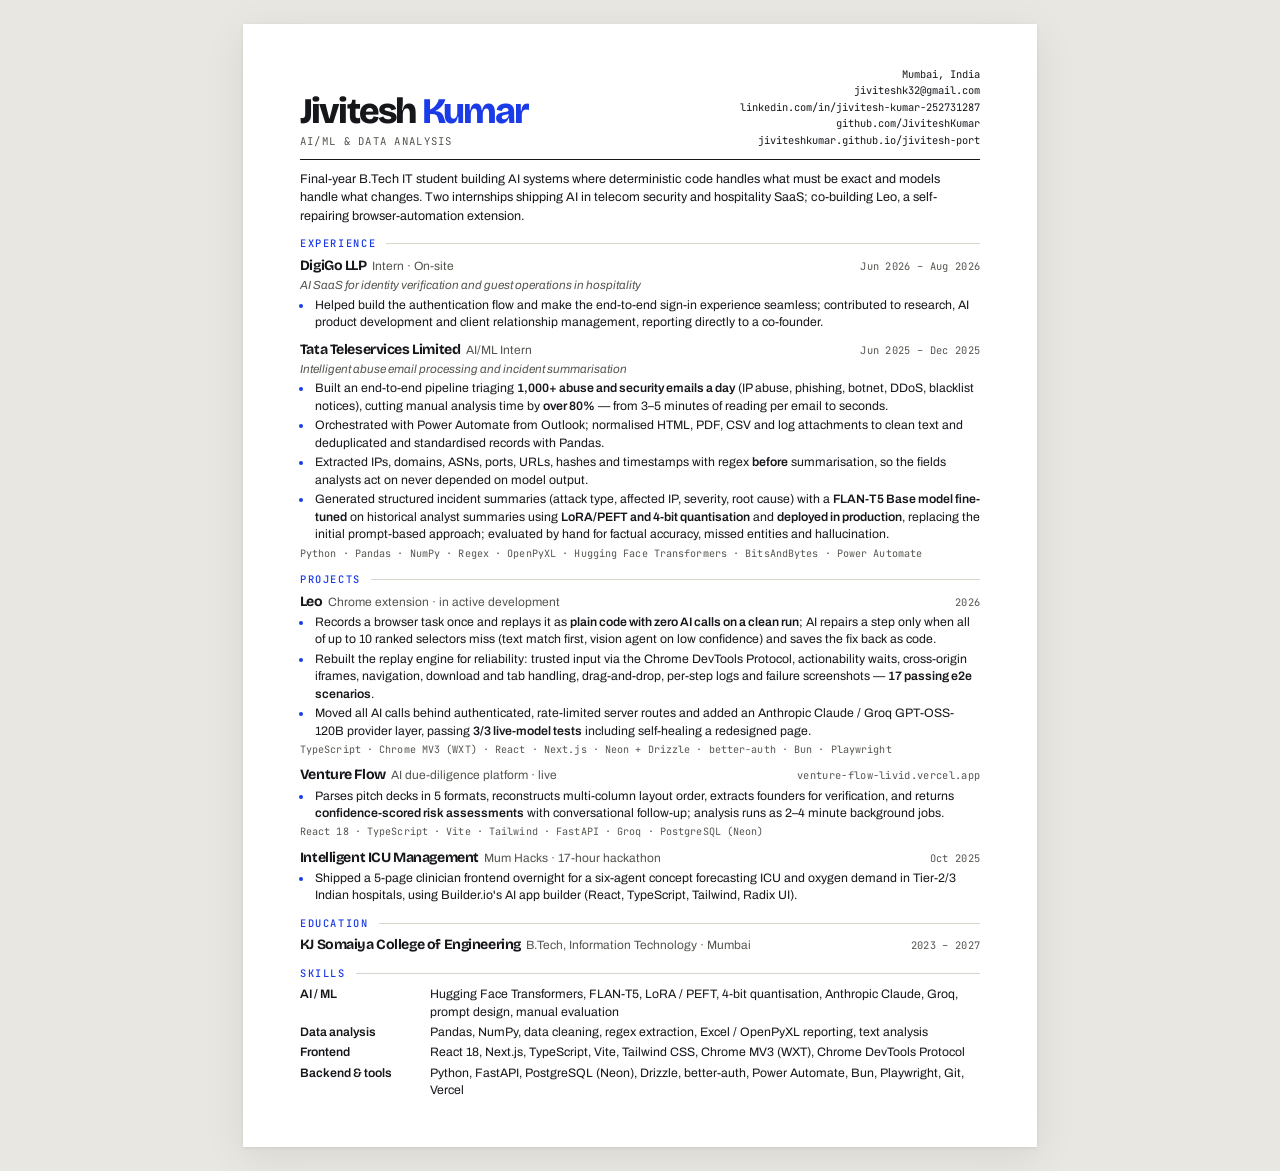
==== resume/index.html @ d4e23d51 "Swap in sudo, give each case a demo, and bring the phone storyboard back to life The storyboard lost" ====
<!doctype html>
<html lang="en">
<head>
<meta charset="utf-8">
<meta name="viewport" content="width=device-width, initial-scale=1, minimum-scale=1">
<title>Jivitesh Kumar — Résumé</title>
<link rel="preconnect" href="https://fonts.googleapis.com">
<link rel="preconnect" href="https://fonts.gstatic.com" crossorigin>
<link rel="stylesheet" href="https://fonts.googleapis.com/css2?family=Bricolage+Grotesque:opsz,wdth,wght@12..96,75..100,600..800&family=Archivo:wdth,wght@62..125,400..700&family=JetBrains+Mono:wght@400;500&display=swap">
<style>
/* Single column, real text, standard headings — reads cleanly for humans and ATS parsers alike.
   Source for resume/Jivitesh-Kumar-Resume.pdf. Regenerate after edits (see README). */
@page{ size: A4; margin: 0; }
:root{
  --ink:#16171B; --muted:#55544F; --line:#D8D5CD; --accent:#1B3BE8;
  --display:"Bricolage Grotesque", Archivo, Helvetica, Arial, sans-serif;
  --sans:"Archivo", "Helvetica Neue", Helvetica, Arial, sans-serif;
  --mono:"JetBrains Mono", ui-monospace, Consolas, monospace;
}
*{ box-sizing:border-box; }
html{ background:#E9E7E1; }
body{
  margin:0; color:var(--ink); font-family:var(--sans);
  font-size:9.2pt; line-height:1.42; -webkit-font-smoothing:antialiased;
  -webkit-print-color-adjust:exact; print-color-adjust:exact;
}
.sheet{
  width:210mm; min-height:297mm; margin:24px auto; background:#fff;
  padding:11mm 15mm 10mm; box-shadow:0 1px 3px rgba(0,0,0,.08), 0 10px 40px rgba(0,0,0,.08);
}
@media print{
  html{ background:#fff; }
  .sheet{ margin:0; box-shadow:none; }
}

/* header */
header{ display:flex; justify-content:space-between; align-items:flex-end; gap:20px; padding-bottom:10px; border-bottom:1.5px solid var(--ink); }
h1{
  margin:0; font-family:var(--display); font-weight:800;
  font-size:27pt; line-height:.86; letter-spacing:-.05em;
}
h1 span{ color:var(--accent); }
.role{ margin:6px 0 0; font-family:var(--mono); font-size:8pt; letter-spacing:.12em; text-transform:uppercase; color:var(--muted); }
.contact{ list-style:none; margin:0; padding:0; text-align:right; font-family:var(--mono); font-size:7.8pt; line-height:1.6; }
.contact a{ color:var(--ink); text-decoration:none; }

.summary{ margin:10px 0 0; font-size:9.4pt; line-height:1.48; max-width:none; }

/* sections */
h2{
  margin:11px 0 5px; font-family:var(--mono); font-weight:500;
  font-size:7.8pt; letter-spacing:.16em; text-transform:uppercase; color:var(--accent);
  display:flex; align-items:center; gap:10px;
}
h2::after{ content:""; flex:1; height:1px; background:var(--line); }

.item{ margin:0 0 8px; break-inside:avoid; }
.item:last-child{ margin-bottom:0; }
.row{ display:flex; justify-content:space-between; align-items:baseline; gap:14px; }
h3{ margin:0; font-family:var(--display); font-weight:700; font-size:10.6pt; letter-spacing:-.03em; }
h3 small{ font-family:var(--sans); font-weight:400; font-size:9pt; letter-spacing:0; color:var(--muted); }
.when{ font-family:var(--mono); font-size:7.8pt; letter-spacing:.03em; color:var(--muted); white-space:nowrap; }
.sub{ margin:1px 0 3px; font-size:8.8pt; color:var(--muted); font-style:italic; }

ul.b{ margin:2px 0 0; padding-left:13px; }
ul.b li{ margin:0 0 2.2px; padding-left:2px; }
ul.b li::marker{ color:var(--accent); }
b{ font-weight:600; }
.stack{ margin:3px 0 0; font-family:var(--mono); font-size:7.6pt; color:var(--muted); letter-spacing:.01em; }

.skills{ display:grid; grid-template-columns:118px 1fr; gap:3px 12px; margin:0; }
.skills dt{ font-weight:600; }
.skills dd{ margin:0; color:var(--ink); }
</style>
</head>
<body>
<main class="sheet">

<header>
  <div>
    <h1>Jivitesh <span>Kumar</span></h1>
    <p class="role">AI/ML &amp; Data Analysis</p>
  </div>
  <ul class="contact">
    <li>Mumbai, India</li>
    <li><a href="mailto:jiviteshk32@gmail.com">jiviteshk32@gmail.com</a></li>
    <li><a href="https://www.linkedin.com/in/jivitesh-kumar-252731287/">linkedin.com/in/jivitesh-kumar-252731287</a></li>
    <li><a href="https://github.com/JiviteshKumar">github.com/JiviteshKumar</a></li>
    <li><a href="https://jiviteshkumar.github.io/jivitesh-port/">jiviteshkumar.github.io/jivitesh-port</a></li>
  </ul>
</header>

<p class="summary">Final-year B.Tech IT student building AI systems where deterministic code handles what must be exact and models handle what changes. Two internships shipping AI in telecom security and hospitality SaaS; co-building Leo, a self-repairing browser-automation extension.</p>

<h2>Experience</h2>

<div class="item">
  <div class="row"><h3>DigiGo LLP <small>&nbsp;Intern · On-site</small></h3><span class="when">Jun 2026 – Aug 2026</span></div>
  <p class="sub">AI SaaS for identity verification and guest operations in hospitality</p>
  <ul class="b">
    <li>Helped build the authentication flow and make the end-to-end sign-in experience seamless; contributed to research, AI product development and client relationship management, reporting directly to a co-founder.</li>
  </ul>
</div>

<div class="item">
  <div class="row"><h3>Tata Teleservices Limited <small>&nbsp;AI/ML Intern</small></h3><span class="when">Jun 2025 – Dec 2025</span></div>
  <p class="sub">Intelligent abuse email processing and incident summarisation</p>
  <ul class="b">
    <li>Built an end-to-end pipeline triaging <b>1,000+ abuse and security emails a day</b> (IP abuse, phishing, botnet, DDoS, blacklist notices), cutting manual analysis time by <b>over 80%</b> &mdash; from 3&ndash;5 minutes of reading per email to seconds.</li>
    <li>Orchestrated with Power Automate from Outlook; normalised HTML, PDF, CSV and log attachments to clean text and deduplicated and standardised records with Pandas.</li>
    <li>Extracted IPs, domains, ASNs, ports, URLs, hashes and timestamps with regex <b>before</b> summarisation, so the fields analysts act on never depended on model output.</li>
    <li>Generated structured incident summaries (attack type, affected IP, severity, root cause) with a <b>FLAN-T5 Base model fine-tuned</b> on historical analyst summaries using <b>LoRA/PEFT and 4-bit quantisation</b> and <b>deployed in production</b>, replacing the initial prompt-based approach; evaluated by hand for factual accuracy, missed entities and hallucination.</li>
  </ul>
  <p class="stack">Python · Pandas · NumPy · Regex · OpenPyXL · Hugging Face Transformers · BitsAndBytes · Power Automate</p>
</div>

<h2>Projects</h2>

<div class="item">
  <div class="row"><h3>Leo <small>&nbsp;Chrome extension · in active development</small></h3><span class="when">2026</span></div>
  <ul class="b">
    <li>Records a browser task once and replays it as <b>plain code with zero AI calls on a clean run</b>; AI repairs a step only when all of up to 10 ranked selectors miss (text match first, vision agent on low confidence) and saves the fix back as code.</li>
    <li>Rebuilt the replay engine for reliability: trusted input via the Chrome DevTools Protocol, actionability waits, cross-origin iframes, navigation, download and tab handling, drag-and-drop, per-step logs and failure screenshots &mdash; <b>17 passing e2e scenarios</b>.</li>
    <li>Moved all AI calls behind authenticated, rate-limited server routes and added an Anthropic Claude / Groq GPT-OSS-120B provider layer, passing <b>3/3 live-model tests</b> including self-healing a redesigned page.</li>
  </ul>
  <p class="stack">TypeScript · Chrome MV3 (WXT) · React · Next.js · Neon + Drizzle · better-auth · Bun · Playwright</p>
</div>

<div class="item">
  <div class="row"><h3>Venture Flow <small>&nbsp;AI due-diligence platform · live</small></h3><span class="when">venture-flow-livid.vercel.app</span></div>
  <ul class="b">
    <li>Parses pitch decks in 5 formats, reconstructs multi-column layout order, extracts founders for verification, and returns <b>confidence-scored risk assessments</b> with conversational follow-up; analysis runs as 2–4 minute background jobs.</li>
  </ul>
  <p class="stack">React 18 · TypeScript · Vite · Tailwind · FastAPI · Groq · PostgreSQL (Neon)</p>
</div>

<div class="item">
  <div class="row"><h3>Intelligent ICU Management <small>&nbsp;Mum Hacks · 17-hour hackathon</small></h3><span class="when">Oct 2025</span></div>
  <ul class="b">
    <li>Shipped a 5-page clinician frontend overnight for a six-agent concept forecasting ICU and oxygen demand in Tier-2/3 Indian hospitals, using Builder.io's AI app builder (React, TypeScript, Tailwind, Radix UI).</li>
  </ul>
</div>

<h2>Education</h2>
<div class="item">
  <div class="row"><h3>KJ Somaiya College of Engineering <small>&nbsp;B.Tech, Information Technology · Mumbai</small></h3><span class="when">2023 – 2027</span></div>
</div>

<h2>Skills</h2>
<dl class="skills">
  <dt>AI / ML</dt><dd>Hugging Face Transformers, FLAN-T5, LoRA / PEFT, 4-bit quantisation, Anthropic Claude, Groq, prompt design, manual evaluation</dd>
  <dt>Data analysis</dt><dd>Pandas, NumPy, data cleaning, regex extraction, Excel / OpenPyXL reporting, text analysis</dd>
  <dt>Frontend</dt><dd>React 18, Next.js, TypeScript, Vite, Tailwind CSS, Chrome MV3 (WXT), Chrome DevTools Protocol</dd>
  <dt>Backend &amp; tools</dt><dd>Python, FastAPI, PostgreSQL (Neon), Drizzle, better-auth, Power Automate, Bun, Playwright, Git, Vercel</dd>
</dl>

</main>
</body>
</html>
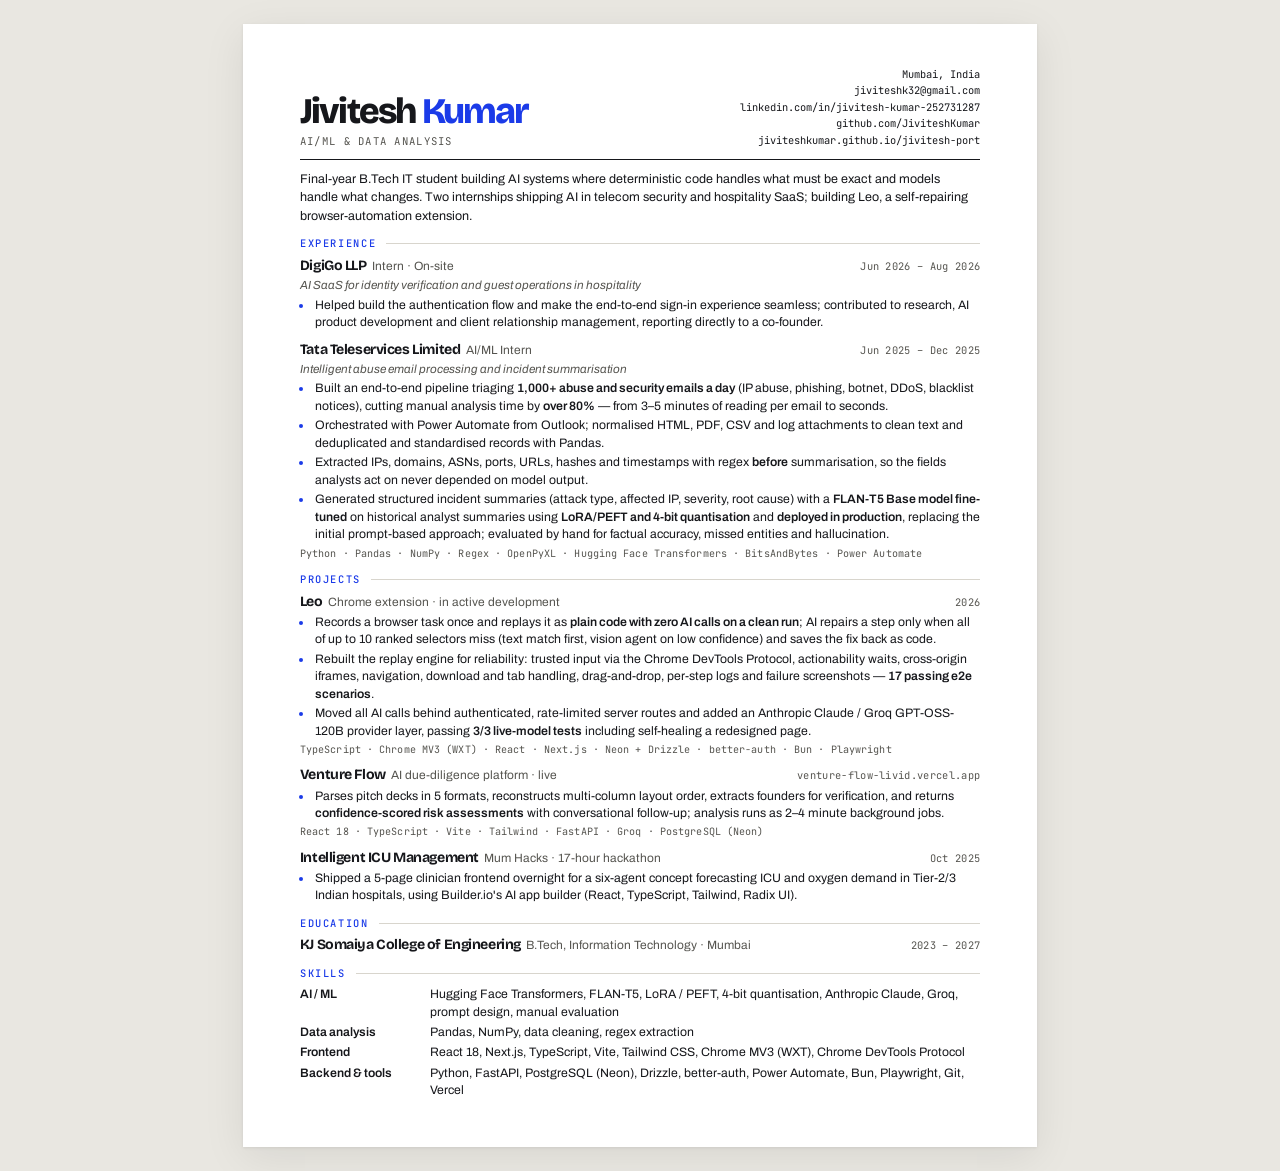
==== commit 10311241: "Trim the resume skills line and rebuild the PDF Excel/OpenPyXL reporting and text analysis come off " ====
--- a/resume/index.html
+++ b/resume/index.html
@@ -90,7 +90,7 @@
   </ul>
 </header>
 
-<p class="summary">Final-year B.Tech IT student building AI systems where deterministic code handles what must be exact and models handle what changes. Two internships shipping AI in telecom security and hospitality SaaS; co-building Leo, a self-repairing browser-automation extension.</p>
+<p class="summary">Final-year B.Tech IT student building AI systems where deterministic code handles what must be exact and models handle what changes. Two internships shipping AI in telecom security and hospitality SaaS; building Leo, a self-repairing browser-automation extension.</p>
 
 <h2>Experience</h2>
 
@@ -149,7 +149,7 @@
 <h2>Skills</h2>
 <dl class="skills">
   <dt>AI / ML</dt><dd>Hugging Face Transformers, FLAN-T5, LoRA / PEFT, 4-bit quantisation, Anthropic Claude, Groq, prompt design, manual evaluation</dd>
-  <dt>Data analysis</dt><dd>Pandas, NumPy, data cleaning, regex extraction, Excel / OpenPyXL reporting, text analysis</dd>
+  <dt>Data analysis</dt><dd>Pandas, NumPy, data cleaning, regex extraction</dd>
   <dt>Frontend</dt><dd>React 18, Next.js, TypeScript, Vite, Tailwind CSS, Chrome MV3 (WXT), Chrome DevTools Protocol</dd>
   <dt>Backend &amp; tools</dt><dd>Python, FastAPI, PostgreSQL (Neon), Drizzle, better-auth, Power Automate, Bun, Playwright, Git, Vercel</dd>
 </dl>
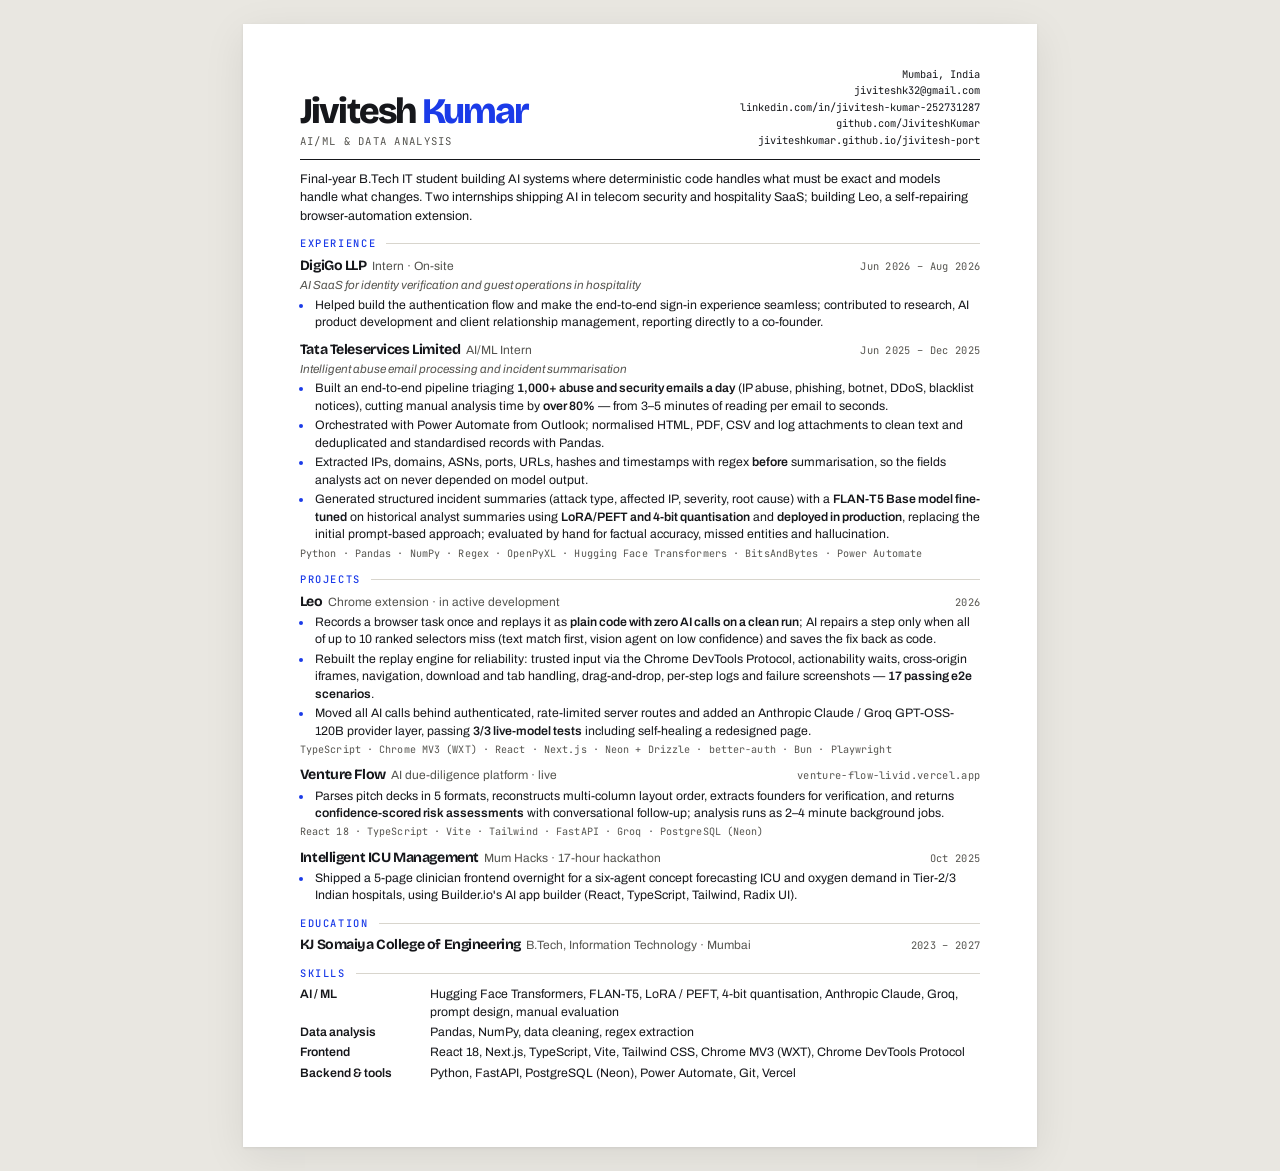
==== commit fe3ad490: "Trim the resume skills rows Excel/OpenPyXL reporting and text analysis come off data analysis; Drizz" ====
--- a/resume/index.html
+++ b/resume/index.html
@@ -151,7 +151,7 @@
   <dt>AI / ML</dt><dd>Hugging Face Transformers, FLAN-T5, LoRA / PEFT, 4-bit quantisation, Anthropic Claude, Groq, prompt design, manual evaluation</dd>
   <dt>Data analysis</dt><dd>Pandas, NumPy, data cleaning, regex extraction</dd>
   <dt>Frontend</dt><dd>React 18, Next.js, TypeScript, Vite, Tailwind CSS, Chrome MV3 (WXT), Chrome DevTools Protocol</dd>
-  <dt>Backend &amp; tools</dt><dd>Python, FastAPI, PostgreSQL (Neon), Drizzle, better-auth, Power Automate, Bun, Playwright, Git, Vercel</dd>
+  <dt>Backend &amp; tools</dt><dd>Python, FastAPI, PostgreSQL (Neon), Power Automate, Git, Vercel</dd>
 </dl>
 
 </main>
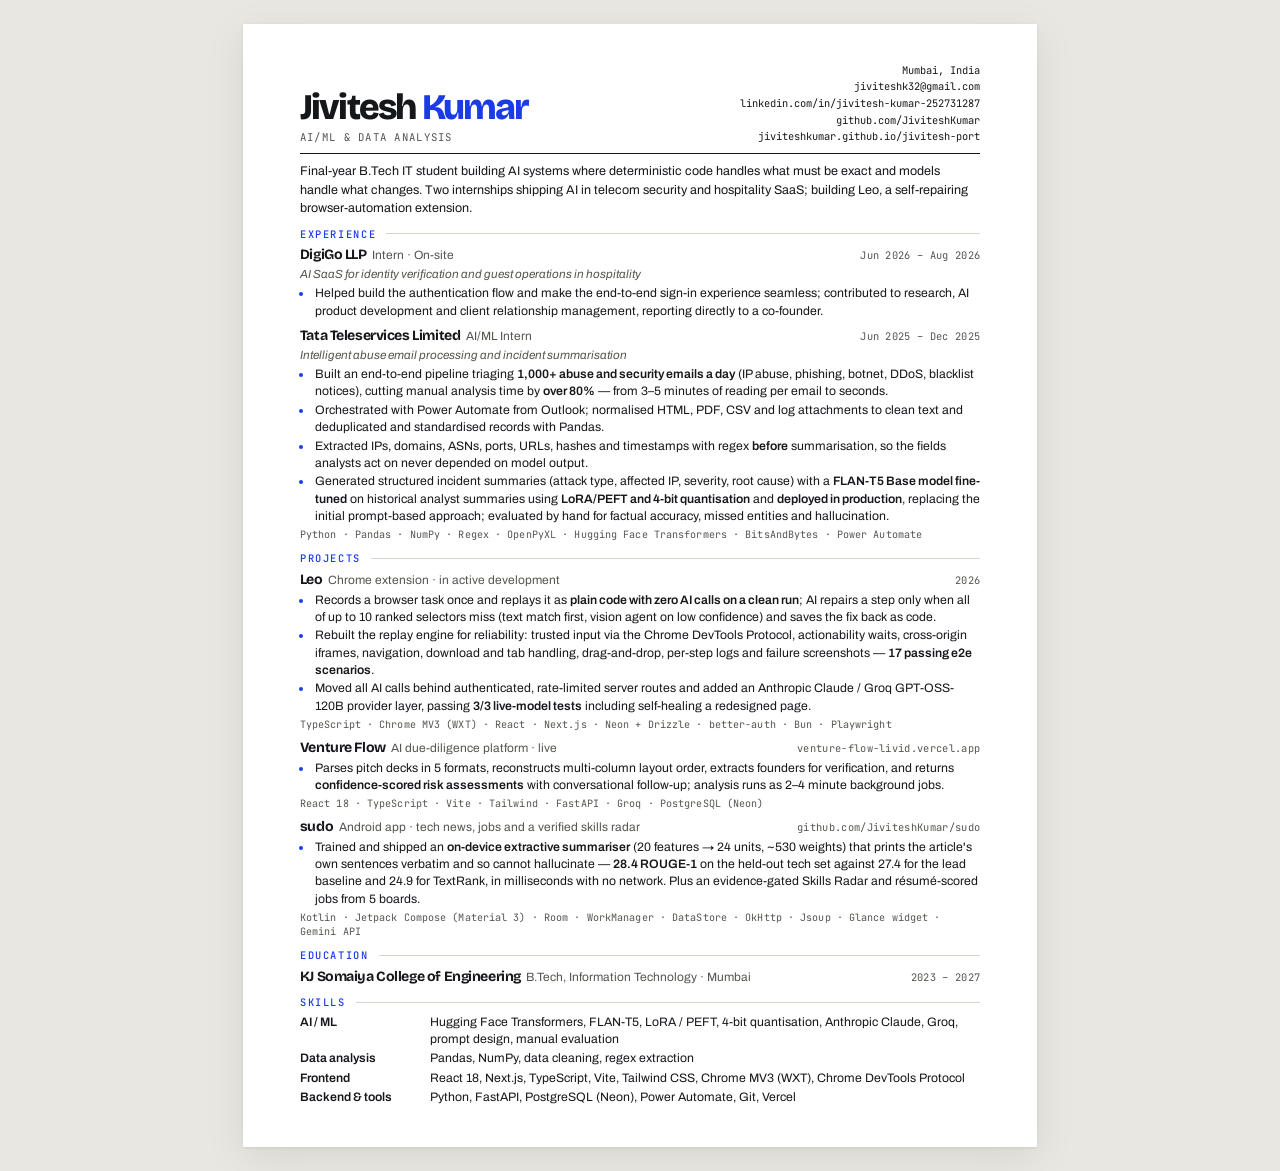
==== commit 6261e5b5: "Put sudo on the resume in place of the ICU hackathon sudo is the stronger third project: an Android " ====
--- a/resume/index.html
+++ b/resume/index.html
@@ -21,12 +21,12 @@
 html{ background:#E9E7E1; }
 body{
   margin:0; color:var(--ink); font-family:var(--sans);
-  font-size:9.2pt; line-height:1.42; -webkit-font-smoothing:antialiased;
+  font-size:9.2pt; line-height:1.40; -webkit-font-smoothing:antialiased;
   -webkit-print-color-adjust:exact; print-color-adjust:exact;
 }
 .sheet{
   width:210mm; min-height:297mm; margin:24px auto; background:#fff;
-  padding:11mm 15mm 10mm; box-shadow:0 1px 3px rgba(0,0,0,.08), 0 10px 40px rgba(0,0,0,.08);
+  padding:10mm 15mm 8mm; box-shadow:0 1px 3px rgba(0,0,0,.08), 0 10px 40px rgba(0,0,0,.08);
 }
 @media print{
   html{ background:#fff; }
@@ -34,7 +34,7 @@
 }
 
 /* header */
-header{ display:flex; justify-content:space-between; align-items:flex-end; gap:20px; padding-bottom:10px; border-bottom:1.5px solid var(--ink); }
+header{ display:flex; justify-content:space-between; align-items:flex-end; gap:20px; padding-bottom:8px; border-bottom:1.5px solid var(--ink); }
 h1{
   margin:0; font-family:var(--display); font-weight:800;
   font-size:27pt; line-height:.86; letter-spacing:-.05em;
@@ -44,31 +44,32 @@
 .contact{ list-style:none; margin:0; padding:0; text-align:right; font-family:var(--mono); font-size:7.8pt; line-height:1.6; }
 .contact a{ color:var(--ink); text-decoration:none; }
 
-.summary{ margin:10px 0 0; font-size:9.4pt; line-height:1.48; max-width:none; }
+.summary{ margin:8px 0 0; font-size:9.4pt; line-height:1.48; max-width:none; }
 
 /* sections */
 h2{
-  margin:11px 0 5px; font-family:var(--mono); font-weight:500;
+  margin:9px 0 4px; font-family:var(--mono); font-weight:500;
   font-size:7.8pt; letter-spacing:.16em; text-transform:uppercase; color:var(--accent);
   display:flex; align-items:center; gap:10px;
 }
 h2::after{ content:""; flex:1; height:1px; background:var(--line); }
 
-.item{ margin:0 0 8px; break-inside:avoid; }
+.item{ margin:0 0 6px; break-inside:avoid; }
 .item:last-child{ margin-bottom:0; }
 .row{ display:flex; justify-content:space-between; align-items:baseline; gap:14px; }
 h3{ margin:0; font-family:var(--display); font-weight:700; font-size:10.6pt; letter-spacing:-.03em; }
 h3 small{ font-family:var(--sans); font-weight:400; font-size:9pt; letter-spacing:0; color:var(--muted); }
 .when{ font-family:var(--mono); font-size:7.8pt; letter-spacing:.03em; color:var(--muted); white-space:nowrap; }
+.when a{ color:inherit; text-decoration:none; }
 .sub{ margin:1px 0 3px; font-size:8.8pt; color:var(--muted); font-style:italic; }
 
 ul.b{ margin:2px 0 0; padding-left:13px; }
-ul.b li{ margin:0 0 2.2px; padding-left:2px; }
+ul.b li{ margin:0 0 1.5px; padding-left:2px; }
 ul.b li::marker{ color:var(--accent); }
 b{ font-weight:600; }
 .stack{ margin:3px 0 0; font-family:var(--mono); font-size:7.6pt; color:var(--muted); letter-spacing:.01em; }
 
-.skills{ display:grid; grid-template-columns:118px 1fr; gap:3px 12px; margin:0; }
+.skills{ display:grid; grid-template-columns:118px 1fr; gap:2px 12px; margin:0; }
 .skills dt{ font-weight:600; }
 .skills dd{ margin:0; color:var(--ink); }
 </style>
@@ -135,10 +136,11 @@
 </div>
 
 <div class="item">
-  <div class="row"><h3>Intelligent ICU Management <small>&nbsp;Mum Hacks · 17-hour hackathon</small></h3><span class="when">Oct 2025</span></div>
+  <div class="row"><h3>sudo <small>&nbsp;Android app · tech news, jobs and a verified skills radar</small></h3><span class="when"><a href="https://github.com/JiviteshKumar/sudo">github.com/JiviteshKumar/sudo</a></span></div>
   <ul class="b">
-    <li>Shipped a 5-page clinician frontend overnight for a six-agent concept forecasting ICU and oxygen demand in Tier-2/3 Indian hospitals, using Builder.io's AI app builder (React, TypeScript, Tailwind, Radix UI).</li>
+    <li>Trained and shipped an <b>on-device extractive summariser</b> (20 features &rarr; 24 units, ~530 weights) that prints the article's own sentences verbatim and so cannot hallucinate &mdash; <b>28.4 ROUGE-1</b> on the held-out tech set against 27.4 for the lead baseline and 24.9 for TextRank, in milliseconds with no network. Plus an evidence-gated Skills Radar and r&eacute;sum&eacute;-scored jobs from 5 boards.</li>
   </ul>
+  <p class="stack">Kotlin · Jetpack Compose (Material 3) · Room · WorkManager · DataStore · OkHttp · Jsoup · Glance widget · Gemini API</p>
 </div>
 
 <h2>Education</h2>
